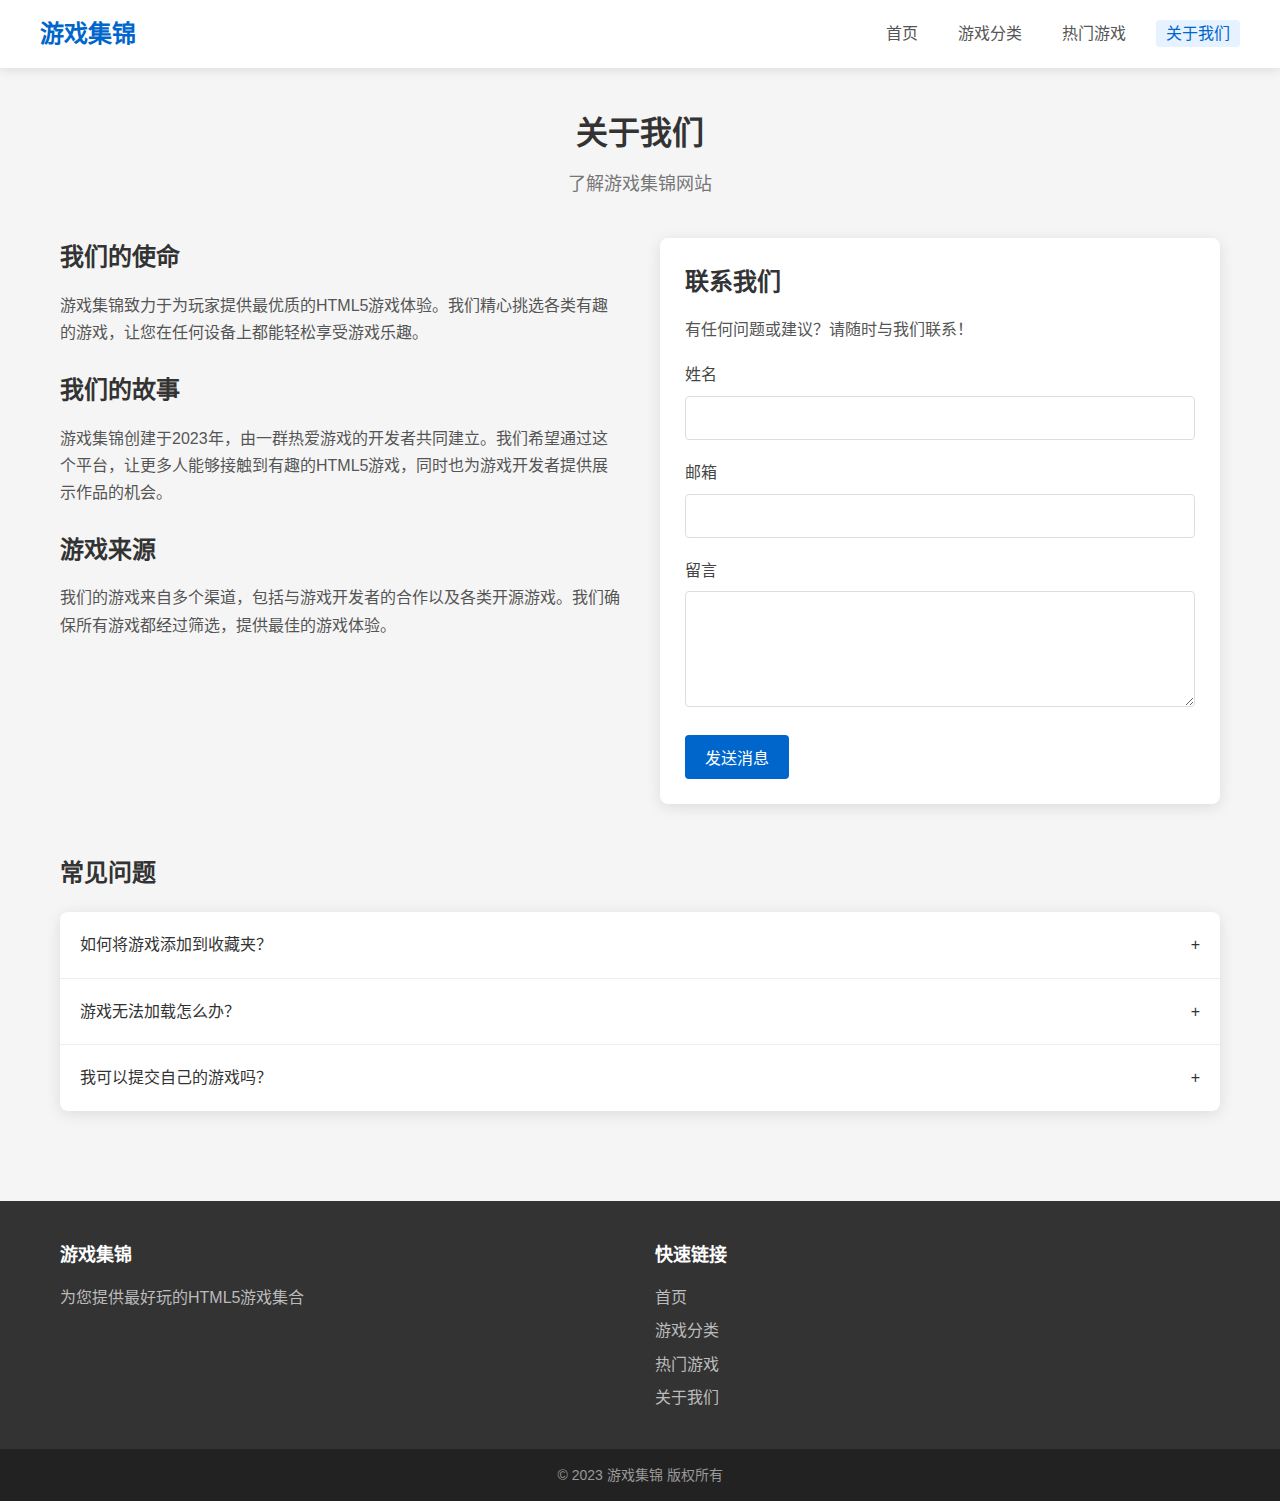
==== about.html @ 3d0313fa "首次提交" ====
<!DOCTYPE html>
<html lang="zh-CN">
<head>
    <meta charset="UTF-8">
    <meta name="viewport" content="width=device-width, initial-scale=1.0">
    <title>关于我们 - 游戏集锦</title>
    <link rel="stylesheet" href="styles/main.css">
    <link rel="stylesheet" href="styles/about.css">
</head>
<body>
    <header>
        <div class="logo">
            <h1>游戏集锦</h1>
        </div>
        <nav>
            <ul>
                <li><a href="index.html">首页</a></li>
                <li><a href="categories.html">游戏分类</a></li>
                <li><a href="popular.html">热门游戏</a></li>
                <li><a href="about.html" class="active">关于我们</a></li>
            </ul>
        </nav>
    </header>

    <main>
        <section class="page-header">
            <h2>关于我们</h2>
            <p>了解游戏集锦网站</p>
        </section>

        <section class="about-content">
            <div class="about-info">
                <h3>我们的使命</h3>
                <p>游戏集锦致力于为玩家提供最优质的HTML5游戏体验。我们精心挑选各类有趣的游戏，让您在任何设备上都能轻松享受游戏乐趣。</p>
                
                <h3>我们的故事</h3>
                <p>游戏集锦创建于2023年，由一群热爱游戏的开发者共同建立。我们希望通过这个平台，让更多人能够接触到有趣的HTML5游戏，同时也为游戏开发者提供展示作品的机会。</p>
                
                <h3>游戏来源</h3>
                <p>我们的游戏来自多个渠道，包括与游戏开发者的合作以及各类开源游戏。我们确保所有游戏都经过筛选，提供最佳的游戏体验。</p>
            </div>
            
            <div class="contact-form">
                <h3>联系我们</h3>
                <p>有任何问题或建议？请随时与我们联系！</p>
                <form id="contact-form">
                    <div class="form-group">
                        <label for="name">姓名</label>
                        <input type="text" id="name" name="name" required>
                    </div>
                    <div class="form-group">
                        <label for="email">邮箱</label>
                        <input type="email" id="email" name="email" required>
                    </div>
                    <div class="form-group">
                        <label for="message">留言</label>
                        <textarea id="message" name="message" rows="5" required></textarea>
                    </div>
                    <button type="submit" class="btn">发送消息</button>
                </form>
            </div>
        </section>
        
        <section class="faq-section">
            <h3>常见问题</h3>
            <div class="faq-container">
                <div class="faq-item">
                    <div class="faq-question">如何将游戏添加到收藏夹？</div>
                    <div class="faq-answer">在游玩游戏时，点击"收藏游戏"按钮即可将游戏添加到您的收藏夹中。</div>
                </div>
                <div class="faq-item">
                    <div class="faq-question">游戏无法加载怎么办？</div>
                    <div class="faq-answer">请尝试刷新页面或使用不同的浏览器。如果问题仍然存在，请通过联系表单告知我们。</div>
                </div>
                <div class="faq-item">
                    <div class="faq-question">我可以提交自己的游戏吗？</div>
                    <div class="faq-answer">当然可以！如果您是游戏开发者并希望将您的游戏添加到我们的平台，请通过联系表单与我们联系。</div>
                </div>
            </div>
        </section>
    </main>

    <footer>
        <div class="footer-content">
            <div class="footer-section">
                <h3>游戏集锦</h3>
                <p>为您提供最好玩的HTML5游戏集合</p>
            </div>
            <div class="footer-section">
                <h3>快速链接</h3>
                <ul>
                    <li><a href="index.html">首页</a></li>
                    <li><a href="categories.html">游戏分类</a></li>
                    <li><a href="popular.html">热门游戏</a></li>
                    <li><a href="about.html">关于我们</a></li>
                </ul>
            </div>
        </div>
        <div class="footer-bottom">
            <p>&copy; 2023 游戏集锦 版权所有</p>
        </div>
    </footer>

    <script src="js/about.js"></script>
</body>
</html>
---- styles/main.css ----
/**
 * 游戏集锦 - 主要样式文件
 * 定义全局样式和共用样式
 */

/* 重置和基础样式 */
* {
    margin: 0;
    padding: 0;
    box-sizing: border-box;
}

body {
    font-family: 'Microsoft YaHei', 'PingFang SC', 'Helvetica Neue', Arial, sans-serif;
    line-height: 1.6;
    color: #333;
    background-color: #f5f5f5;
}

a {
    text-decoration: none;
    color: #0066cc;
}

ul {
    list-style: none;
}

img {
    max-width: 100%;
    height: auto;
}

/* 容器 */
.container {
    max-width: 1200px;
    margin: 0 auto;
    padding: 0 20px;
}

/* 按钮 */
.btn {
    display: inline-block;
    background-color: #0066cc;
    color: #fff;
    padding: 10px 20px;
    border-radius: 4px;
    border: none;
    cursor: pointer;
    font-size: 16px;
    transition: background-color 0.3s;
}

.btn:hover {
    background-color: #0055aa;
}

/* 头部样式 */
header {
    background-color: #fff;
    box-shadow: 0 2px 10px rgba(0, 0, 0, 0.1);
    padding: 15px 40px;
    display: flex;
    justify-content: space-between;
    align-items: center;
}

.logo h1 {
    font-size: 24px;
    color: #0066cc;
}

nav ul {
    display: flex;
}

nav ul li {
    margin-left: 20px;
}

nav ul li a {
    color: #555;
    font-weight: 500;
    padding: 5px 10px;
    border-radius: 4px;
    transition: all 0.3s ease;
}

nav ul li a:hover {
    color: #0066cc;
    background-color: #f0f7ff;
}

nav ul li a.active {
    color: #0066cc;
    background-color: #e6f2ff;
}

/* 主要内容区域 */
main {
    padding: 40px 20px;
    max-width: 1200px;
    margin: 0 auto;
}

/* 页面标题 */
.page-header {
    text-align: center;
    margin-bottom: 40px;
}

.page-header h2 {
    font-size: 32px;
    color: #333;
    margin-bottom: 10px;
}

.page-header p {
    color: #777;
    font-size: 18px;
}

/* 游戏卡片网格 */
.game-grid {
    display: grid;
    grid-template-columns: repeat(auto-fill, minmax(250px, 1fr));
    gap: 25px;
    margin-bottom: 40px;
}

.game-grid.small {
    grid-template-columns: repeat(auto-fill, minmax(200px, 1fr));
}

/* 游戏卡片 */
.game-card {
    background-color: #fff;
    border-radius: 8px;
    overflow: hidden;
    box-shadow: 0 3px 10px rgba(0, 0, 0, 0.1);
    transition: transform 0.3s, box-shadow 0.3s;
}

.game-card:hover {
    transform: translateY(-5px);
    box-shadow: 0 5px 15px rgba(0, 0, 0, 0.15);
}

.game-thumbnail {
    position: relative;
    height: 0;
    padding-bottom: 75%; /* 4:3 比例 */
    overflow: hidden;
    cursor: pointer;
}

.game-thumbnail img {
    position: absolute;
    top: 0;
    left: 0;
    width: 100%;
    height: 100%;
    object-fit: cover;
}

.game-overlay {
    position: absolute;
    top: 0;
    left: 0;
    width: 100%;
    height: 100%;
    background-color: rgba(0, 0, 0, 0.5);
    display: flex;
    justify-content: center;
    align-items: center;
    opacity: 0;
    transition: opacity 0.3s;
}

.game-thumbnail:hover .game-overlay {
    opacity: 1;
}

.play-btn {
    background-color: #0066cc;
    color: #fff;
    padding: 8px 16px;
    border-radius: 4px;
    font-weight: 500;
    transition: background-color 0.3s;
}

.play-btn:hover {
    background-color: #0055aa;
}

.game-info {
    padding: 15px;
}

.game-info h3 {
    font-size: 18px;
    margin-bottom: 8px;
    color: #333;
}

.game-meta {
    display: flex;
    justify-content: space-between;
    color: #777;
    font-size: 14px;
}

.star-icon {
    color: #f8d64e;
    margin-right: 2px;
}

/* 分区标题 */
.game-section {
    margin-bottom: 50px;
}

.game-section h2 {
    font-size: 24px;
    margin-bottom: 20px;
    padding-bottom: 10px;
    border-bottom: 2px solid #eee;
    color: #333;
}

/* 无游戏提示 */
.no-games {
    grid-column: 1 / -1;
    text-align: center;
    padding: 40px;
    background-color: #fff;
    border-radius: 8px;
    color: #777;
    font-size: 18px;
}

/* 页脚样式 */
footer {
    background-color: #333;
    color: #fff;
    padding-top: 40px;
}

.footer-content {
    max-width: 1200px;
    margin: 0 auto;
    display: flex;
    flex-wrap: wrap;
    justify-content: space-between;
    padding: 0 20px 30px;
}

.footer-section {
    flex: 1;
    margin-right: 30px;
    min-width: 200px;
}

.footer-section:last-child {
    margin-right: 0;
}

.footer-section h3 {
    font-size: 18px;
    margin-bottom: 15px;
    color: #fff;
}

.footer-section p {
    color: #bbb;
    margin-bottom: 15px;
}

.footer-section ul li {
    margin-bottom: 8px;
}

.footer-section ul li a {
    color: #bbb;
    transition: color 0.3s;
}

.footer-section ul li a:hover {
    color: #fff;
}

.footer-bottom {
    background-color: #222;
    padding: 15px 0;
    text-align: center;
}

.footer-bottom p {
    color: #999;
    font-size: 14px;
}

/* 响应式调整 */
@media (max-width: 768px) {
    header {
        flex-direction: column;
        padding: 15px;
    }
    
    .logo {
        margin-bottom: 15px;
    }
    
    nav ul {
        flex-wrap: wrap;
        justify-content: center;
    }
    
    nav ul li {
        margin: 5px 10px;
    }
    
    .game-grid {
        grid-template-columns: repeat(auto-fill, minmax(200px, 1fr));
    }
    
    .footer-section {
        flex: 0 0 100%;
        margin-right: 0;
        margin-bottom: 30px;
    }
}

@media (max-width: 480px) {
    .game-grid {
        grid-template-columns: 1fr;
    }
    
    .page-header h2 {
        font-size: 24px;
    }
    
    .page-header p {
        font-size: 16px;
    }
}

/* 图片加载警告样式 */
.img-load-warning {
    background-color: #fff3cd;
    color: #856404;
    padding: 10px 15px;
    margin-bottom: 20px;
    border-radius: 4px;
    text-align: center;
    box-shadow: 0 2px 5px rgba(0,0,0,0.1);
    transition: opacity 1s;
}
---- styles/about.css ----
/**
 * 关于页面特定样式
 */

/* 关于内容 */
.about-content {
    display: grid;
    grid-template-columns: 1fr 1fr;
    gap: 40px;
    margin-bottom: 50px;
}

.about-info h3 {
    font-size: 24px;
    margin-bottom: 15px;
    color: #333;
}

.about-info p {
    margin-bottom: 25px;
    line-height: 1.7;
    color: #555;
}

/* 联系表单 */
.contact-form {
    background-color: #fff;
    border-radius: 8px;
    padding: 25px;
    box-shadow: 0 3px 15px rgba(0, 0, 0, 0.1);
}

.contact-form h3 {
    font-size: 24px;
    margin-bottom: 15px;
    color: #333;
}

.contact-form p {
    margin-bottom: 20px;
    color: #555;
}

.form-group {
    margin-bottom: 20px;
}

.form-group label {
    display: block;
    margin-bottom: 8px;
    font-weight: 500;
    color: #444;
}

.form-group input,
.form-group textarea {
    width: 100%;
    padding: 12px;
    border: 1px solid #ddd;
    border-radius: 4px;
    font-size: 16px;
    font-family: inherit;
}

.form-group textarea {
    resize: vertical;
}

.form-message {
    margin-top: 20px;
    padding: 10px;
    border-radius: 4px;
    text-align: center;
}

.form-message.success {
    background-color: #d4f8d4;
    color: #287c28;
}

.form-message.error {
    background-color: #f8d4d4;
    color: #7c2828;
}

/* FAQ部分 */
.faq-section {
    margin-bottom: 50px;
}

.faq-section h3 {
    font-size: 24px;
    margin-bottom: 20px;
    color: #333;
}

.faq-container {
    background-color: #fff;
    border-radius: 8px;
    box-shadow: 0 3px 15px rgba(0, 0, 0, 0.1);
}

.faq-item {
    border-bottom: 1px solid #eee;
}

.faq-item:last-child {
    border-bottom: none;
}

.faq-question {
    padding: 20px;
    font-weight: 500;
    color: #333;
    cursor: pointer;
    position: relative;
    transition: background-color 0.3s;
}

.faq-question:hover {
    background-color: #f9f9f9;
}

.faq-question.active {
    background-color: #f0f7ff;
    color: #0066cc;
}

.faq-question::after {
    content: '+';
    position: absolute;
    right: 20px;
    top: 50%;
    transform: translateY(-50%);
}

.faq-question.active::after {
    content: '-';
}

.faq-answer {
    padding: 0 20px 20px;
    color: #666;
    line-height: 1.6;
}

/* 响应式调整 */
@media (max-width: 900px) {
    .about-content {
        grid-template-columns: 1fr;
        gap: 30px;
    }
    
    .about-info {
        order: 2;
    }
    
    .contact-form {
        order: 1;
    }
}

@media (max-width: 600px) {
    .faq-question {
        padding: 15px;
        font-size: 15px;
    }
    
    .faq-answer {
        padding: 0 15px 15px;
        font-size: 14px;
    }
}
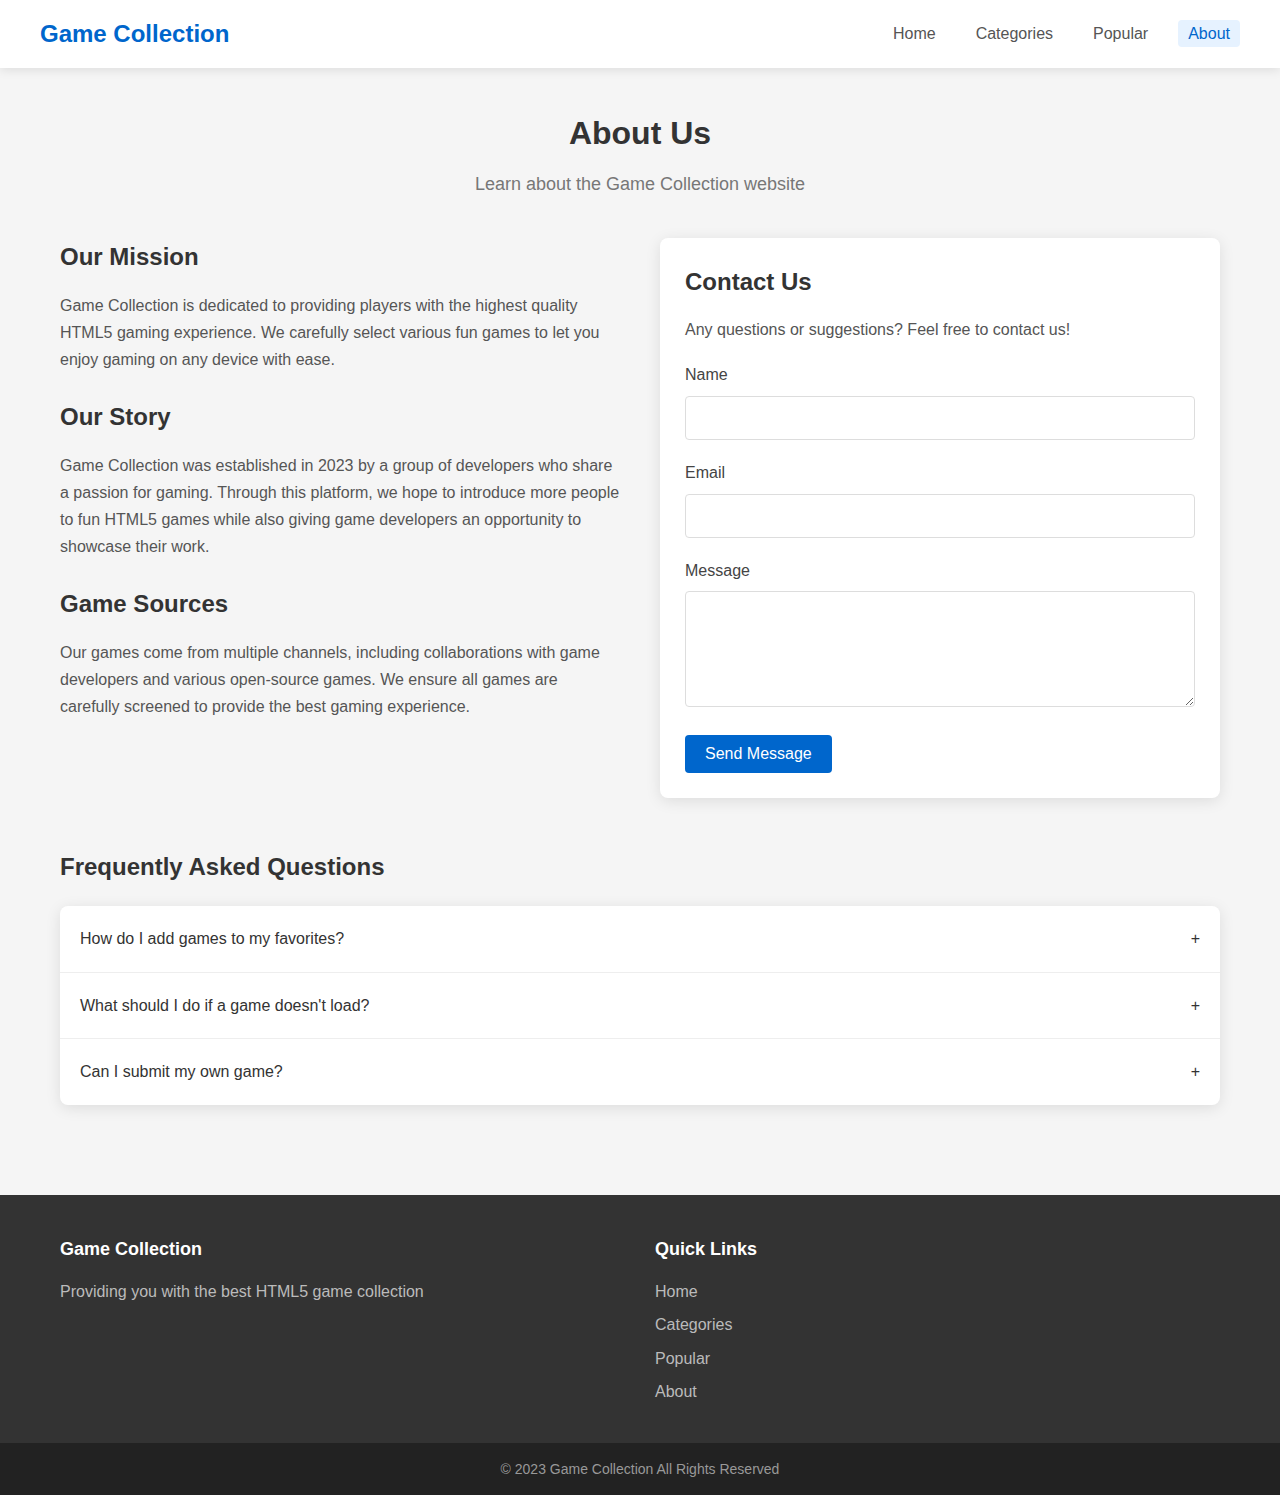
==== commit 9bc8daa7: "xiugai" ====
--- a/about.html
+++ b/about.html
@@ -1,80 +1,80 @@
 <!DOCTYPE html>
-<html lang="zh-CN">
+<html lang="en">
 <head>
     <meta charset="UTF-8">
     <meta name="viewport" content="width=device-width, initial-scale=1.0">
-    <title>关于我们 - 游戏集锦</title>
+    <title>About Us - Game Collection</title>
     <link rel="stylesheet" href="styles/main.css">
     <link rel="stylesheet" href="styles/about.css">
 </head>
 <body>
     <header>
         <div class="logo">
-            <h1>游戏集锦</h1>
+            <h1>Game Collection</h1>
         </div>
         <nav>
             <ul>
-                <li><a href="index.html">首页</a></li>
-                <li><a href="categories.html">游戏分类</a></li>
-                <li><a href="popular.html">热门游戏</a></li>
-                <li><a href="about.html" class="active">关于我们</a></li>
+                <li><a href="index.html">Home</a></li>
+                <li><a href="categories.html">Categories</a></li>
+                <li><a href="popular.html">Popular</a></li>
+                <li><a href="about.html" class="active">About</a></li>
             </ul>
         </nav>
     </header>
 
     <main>
         <section class="page-header">
-            <h2>关于我们</h2>
-            <p>了解游戏集锦网站</p>
+            <h2>About Us</h2>
+            <p>Learn about the Game Collection website</p>
         </section>
 
         <section class="about-content">
             <div class="about-info">
-                <h3>我们的使命</h3>
-                <p>游戏集锦致力于为玩家提供最优质的HTML5游戏体验。我们精心挑选各类有趣的游戏，让您在任何设备上都能轻松享受游戏乐趣。</p>
+                <h3>Our Mission</h3>
+                <p>Game Collection is dedicated to providing players with the highest quality HTML5 gaming experience. We carefully select various fun games to let you enjoy gaming on any device with ease.</p>
                 
-                <h3>我们的故事</h3>
-                <p>游戏集锦创建于2023年，由一群热爱游戏的开发者共同建立。我们希望通过这个平台，让更多人能够接触到有趣的HTML5游戏，同时也为游戏开发者提供展示作品的机会。</p>
+                <h3>Our Story</h3>
+                <p>Game Collection was established in 2023 by a group of developers who share a passion for gaming. Through this platform, we hope to introduce more people to fun HTML5 games while also giving game developers an opportunity to showcase their work.</p>
                 
-                <h3>游戏来源</h3>
-                <p>我们的游戏来自多个渠道，包括与游戏开发者的合作以及各类开源游戏。我们确保所有游戏都经过筛选，提供最佳的游戏体验。</p>
+                <h3>Game Sources</h3>
+                <p>Our games come from multiple channels, including collaborations with game developers and various open-source games. We ensure all games are carefully screened to provide the best gaming experience.</p>
             </div>
             
             <div class="contact-form">
-                <h3>联系我们</h3>
-                <p>有任何问题或建议？请随时与我们联系！</p>
+                <h3>Contact Us</h3>
+                <p>Any questions or suggestions? Feel free to contact us!</p>
                 <form id="contact-form">
                     <div class="form-group">
-                        <label for="name">姓名</label>
+                        <label for="name">Name</label>
                         <input type="text" id="name" name="name" required>
                     </div>
                     <div class="form-group">
-                        <label for="email">邮箱</label>
+                        <label for="email">Email</label>
                         <input type="email" id="email" name="email" required>
                     </div>
                     <div class="form-group">
-                        <label for="message">留言</label>
+                        <label for="message">Message</label>
                         <textarea id="message" name="message" rows="5" required></textarea>
                     </div>
-                    <button type="submit" class="btn">发送消息</button>
+                    <button type="submit" class="btn">Send Message</button>
                 </form>
             </div>
         </section>
         
         <section class="faq-section">
-            <h3>常见问题</h3>
+            <h3>Frequently Asked Questions</h3>
             <div class="faq-container">
                 <div class="faq-item">
-                    <div class="faq-question">如何将游戏添加到收藏夹？</div>
-                    <div class="faq-answer">在游玩游戏时，点击"收藏游戏"按钮即可将游戏添加到您的收藏夹中。</div>
+                    <div class="faq-question">How do I add games to my favorites?</div>
+                    <div class="faq-answer">While playing a game, click the "Add to Favorites" button to add the game to your favorites.</div>
                 </div>
                 <div class="faq-item">
-                    <div class="faq-question">游戏无法加载怎么办？</div>
-                    <div class="faq-answer">请尝试刷新页面或使用不同的浏览器。如果问题仍然存在，请通过联系表单告知我们。</div>
+                    <div class="faq-question">What should I do if a game doesn't load?</div>
+                    <div class="faq-answer">Please try refreshing the page or using a different browser. If the problem persists, please let us know via the contact form.</div>
                 </div>
                 <div class="faq-item">
-                    <div class="faq-question">我可以提交自己的游戏吗？</div>
-                    <div class="faq-answer">当然可以！如果您是游戏开发者并希望将您的游戏添加到我们的平台，请通过联系表单与我们联系。</div>
+                    <div class="faq-question">Can I submit my own game?</div>
+                    <div class="faq-answer">Absolutely! If you're a game developer and would like to add your game to our platform, please contact us through the contact form.</div>
                 </div>
             </div>
         </section>
@@ -83,21 +83,21 @@
     <footer>
         <div class="footer-content">
             <div class="footer-section">
-                <h3>游戏集锦</h3>
-                <p>为您提供最好玩的HTML5游戏集合</p>
+                <h3>Game Collection</h3>
+                <p>Providing you with the best HTML5 game collection</p>
             </div>
             <div class="footer-section">
-                <h3>快速链接</h3>
+                <h3>Quick Links</h3>
                 <ul>
-                    <li><a href="index.html">首页</a></li>
-                    <li><a href="categories.html">游戏分类</a></li>
-                    <li><a href="popular.html">热门游戏</a></li>
-                    <li><a href="about.html">关于我们</a></li>
+                    <li><a href="index.html">Home</a></li>
+                    <li><a href="categories.html">Categories</a></li>
+                    <li><a href="popular.html">Popular</a></li>
+                    <li><a href="about.html">About</a></li>
                 </ul>
             </div>
         </div>
         <div class="footer-bottom">
-            <p>&copy; 2023 游戏集锦 版权所有</p>
+            <p>&copy; 2023 Game Collection All Rights Reserved</p>
         </div>
     </footer>
 
